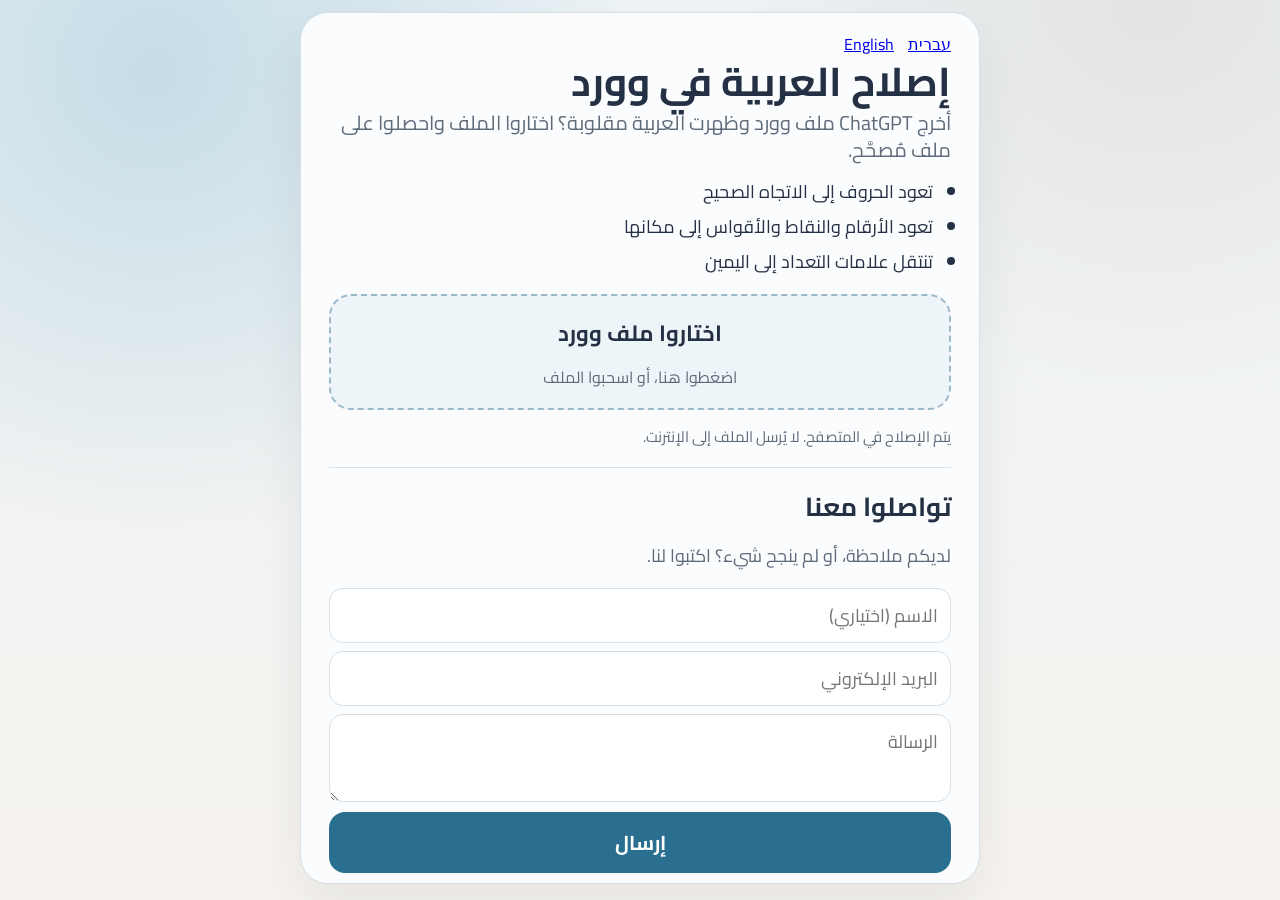
==== ar/index.html @ 1300ecfa "Count file uploads separately for each language. The dashboard can now show whether a fix happened o" ====
<!DOCTYPE html>
<html lang="ar" dir="rtl">
<head>
<meta charset="utf-8">
<meta name="viewport" content="width=device-width, initial-scale=1, viewport-fit=cover">
<title>إصلاح العربية في وورد</title>
<link rel="preconnect" href="https://fonts.googleapis.com">
<link href="https://fonts.googleapis.com/css2?family=Cairo:wght@400;600;700&display=swap" rel="stylesheet">
<link rel="stylesheet" href="../site.css?v=16">
</head>
<body>
<main>
  <div class="top">
    <nav class="langs" aria-label="اللغة">
      <a class="lang" href="../">עברית</a>
      <a class="lang" href="../en/">English</a>
    </nav>
  </div>
  <h1>إصلاح العربية في وورد</h1>
  <p class="lede">أخرج ChatGPT ملف وورد وظهرت العربية مقلوبة؟ اختاروا الملف واحصلوا على ملف مُصحَّح.</p>
  <ul>
    <li>تعود الحروف إلى الاتجاه الصحيح</li>
    <li>تعود الأرقام والنقاط والأقواس إلى مكانها</li>
    <li>تنتقل علامات التعداد إلى اليمين</li>
  </ul>
  <form id="form">
    <label class="drop" id="drop">
      <strong>اختاروا ملف وورد</strong>
      <span id="chosen">اضغطوا هنا، أو اسحبوا الملف</span>
      <input id="file" type="file" accept=".docx,application/vnd.openxmlformats-officedocument.wordprocessingml.document">
    </label>
    <button id="go" type="submit" disabled>أصلحوا الملف</button>
  </form>
  <div class="status" id="status" aria-live="polite"></div>
  <p class="note">يتم الإصلاح في المتصفح. لا يُرسل الملف إلى الإنترنت.</p>
  <section class="contact">
    <h2>تواصلوا معنا</h2>
    <p>لديكم ملاحظة، أو لم ينجح شيء؟ اكتبوا لنا.</p>
    <form id="contact">
      <div class="fields">
        <input name="name" type="text" autocomplete="name" placeholder="الاسم (اختياري)">
        <input name="email" type="email" autocomplete="email" placeholder="البريد الإلكتروني" required>
        <textarea name="message" placeholder="الرسالة" required></textarea>
        <input class="honey" name="company" type="text" tabindex="-1" autocomplete="off">
      </div>
      <button type="submit">إرسال</button>
    </form>
    <div class="status" id="contact-status" aria-live="polite"></div>
  </section>
</main>
<script>
window.PAGE = {
  chooseHint: 'اضغطوا هنا، أو اسحبوا الملف',
  fixing: 'نصلح الملف...',
  ready: 'الملف جاهز.',
  download: 'نزّلوا الملف المُصحَّح',
  review: 'هناك أسطر تستحق المراجعة:',
  suffix: '-مصحح.docx',
  sending: 'جارٍ الإرسال...',
  sent: 'أُرسلت الرسالة. شكرًا لكم.',
  sendFailed: 'تعذر الإرسال. حاولوا مرة أخرى.',
  errors: {
    rejected: 'يلزم ملف وورد حديث بامتداد docx.',
    'too-big': 'الملف كبير جدًا. الحد الأقصى 20 ميغابايت.',
    'not-word': 'لا يبدو هذا الملف ملف وورد صالحًا.',
    'not-rtl': 'لا يحتوي الملف على عربية أو عبرية كافية، لذلك لم نغيّره.',
    failed: 'تعذر إصلاح الملف. تأكدوا أنه ملف وورد عادي.',
  },
  reasons: {
    lone: 'يوجد حرف عبري منفرد. ربما انقسمت كلمة، ويُستحسن تصحيحها يدويًا.',
    trailing: 'ينتهي السطر برقم. قد يكون ترتيبه معكوسًا.',
    repeated: 'يظهر الرقم نفسه مرتين متتاليتين.',
  },
};
</script>
<script src="../vendor/jszip.min.js"></script>
<script src="../fix.js?v=6"></script>
<script src="../stats.js?v=7"></script>
<script src="../page.js?v=6"></script>
</body>
</html>
---- site.css ----
:root {
  --ink: #243044;
  --muted: #5e6b7a;
  --line: #d5e0e8;
  --blue: #2a6f8f;
  --blue-soft: #eef5f8;
  --paper: #fbfcfd;
  --font: Fredoka, "Segoe UI", Arial, sans-serif;
}
* { box-sizing: border-box; }
html { -webkit-text-size-adjust: 100%; }
html[lang="ar"] { --font: Cairo, "Segoe UI", Arial, sans-serif; }
body {
  margin: 0;
  min-height: 100vh;
  color: var(--ink);
  font-family: var(--font);
  background:
    radial-gradient(circle at 12% 8%, rgba(90, 160, 190, .28), transparent 34%),
    radial-gradient(circle at 90% 0%, rgba(168, 140, 120, .16), transparent 28%),
    linear-gradient(180deg, #eef4f7, #f6f3ef);
}
main {
  width: min(680px, calc(100% - 32px));
  margin: 0 auto;
  padding: 16px 28px 10px;
  background: var(--paper);
  border: 1px solid var(--line);
  border-radius: 28px;
  box-shadow: 0 18px 50px rgba(36, 48, 68, .08);
}
.top {
  display: flex;
  justify-content: space-between;
  align-items: baseline;
  gap: 12px;
}
.langs { display: flex; gap: 14px; align-items: baseline; }
  display: inline-block;
  margin-bottom: 8px;
  color: var(--blue);
  font-size: 16px;
  font-weight: 600;
  text-decoration: none;
}
h1, .lede, .drop span, .note { text-wrap: balance; }
h1 { margin: 0 0 4px; font-size: 40px; line-height: 1.15; }
.lede { margin: 0; color: var(--muted); font-size: 20px; line-height: 1.35; }
ul { margin: 12px 0 0; padding: 0 18px 0 0; font-size: 18px; }
[dir="ltr"] ul { padding: 0 0 0 18px; }
li { margin: 2px 0; }
form { margin-top: 16px; }
.drop {
  display: grid;
  place-items: center;
  gap: 8px;
  min-height: 100px;
  padding: 16px;
  border: 2px dashed #9bb8c9;
  border-radius: 22px;
  background: var(--blue-soft);
  text-align: center;
  cursor: pointer;
}
.drop.over { border-color: var(--blue); background: #fff; }
.drop strong { font-size: 22px; }
.drop span { color: var(--muted); font-size: 16px; }
#file, .honey {
  position: absolute;
  width: 1px;
  min-width: 0;
  max-width: 1px;
  height: 1px;
  margin: -1px;
  padding: 0;
  overflow: hidden;
  clip: rect(0, 0, 0, 0);
  clip-path: inset(50%);
  white-space: nowrap;
  border: 0;
}
button {
  margin-top: 10px;
  width: 100%;
  border: 0;
  border-radius: 16px;
  padding: 12px 16px;
  background: var(--blue);
  color: white;
  font: 700 20px var(--font);
  cursor: pointer;
}
#go:disabled { display: none; }
button:disabled { cursor: wait; opacity: .7; }
.status, .warnings { margin-top: 14px; font-size: 18px; }
.status:empty { margin-top: 0; }
.warnings { padding: 14px 16px; border-radius: 16px; background: var(--blue-soft); }
.warnings p { margin: 8px 0; }
a.download {
  display: block;
  margin-top: 16px;
  padding: 16px 18px;
  border-radius: 16px;
  background: var(--blue);
  color: white;
  font-size: 20px;
  font-weight: 700;
  text-align: center;
  text-decoration: none;
}
.note { margin: 12px 0 0; color: var(--muted); font-size: 15px; }
.error { color: #9a3412; }
.contact {
  margin-top: 16px;
  padding-top: 14px;
  border-top: 1px solid var(--line);
}
.contact h2 { margin: 0; font-size: 26px; }
.contact p { margin: 8px 0 0; color: var(--muted); font-size: 18px; }
.fields { display: grid; gap: 8px; }
.fields input, .fields textarea {
  width: 100%;
  border: 1px solid var(--line);
  border-radius: 14px;
  padding: 10px 12px;
  background: white;
  color: var(--ink);
  font: 18px var(--font);
}
.fields textarea { min-height: 72px; resize: vertical; }
@media (min-width: 641px) {
  body { padding: 12px 0; }
}
@media (max-width: 640px) {
  body { background-attachment: scroll; }
  main {
    width: auto;
    margin: 0;
    min-height: 100vh;
    padding: 16px 16px calc(20px + env(safe-area-inset-bottom));
    border: 0;
    border-radius: 0;
    box-shadow: none;
  }
  h1 { font-size: 30px; }
  .lede, ul, .status, .warnings, .contact p, .note { font-size: 16px; }
  ul { margin-top: 10px; }
  form { margin-top: 14px; }
  .drop { min-height: 96px; padding: 12px; }
  .drop strong, button, a.download { font-size: 18px; }
  button, a.download { padding: 12px 14px; }
  .contact { margin-top: 14px; }
  .contact h2 { font-size: 22px; }
  .fields input, .fields textarea { font-size: 16px; }
  .fields textarea { min-height: 72px; }
}
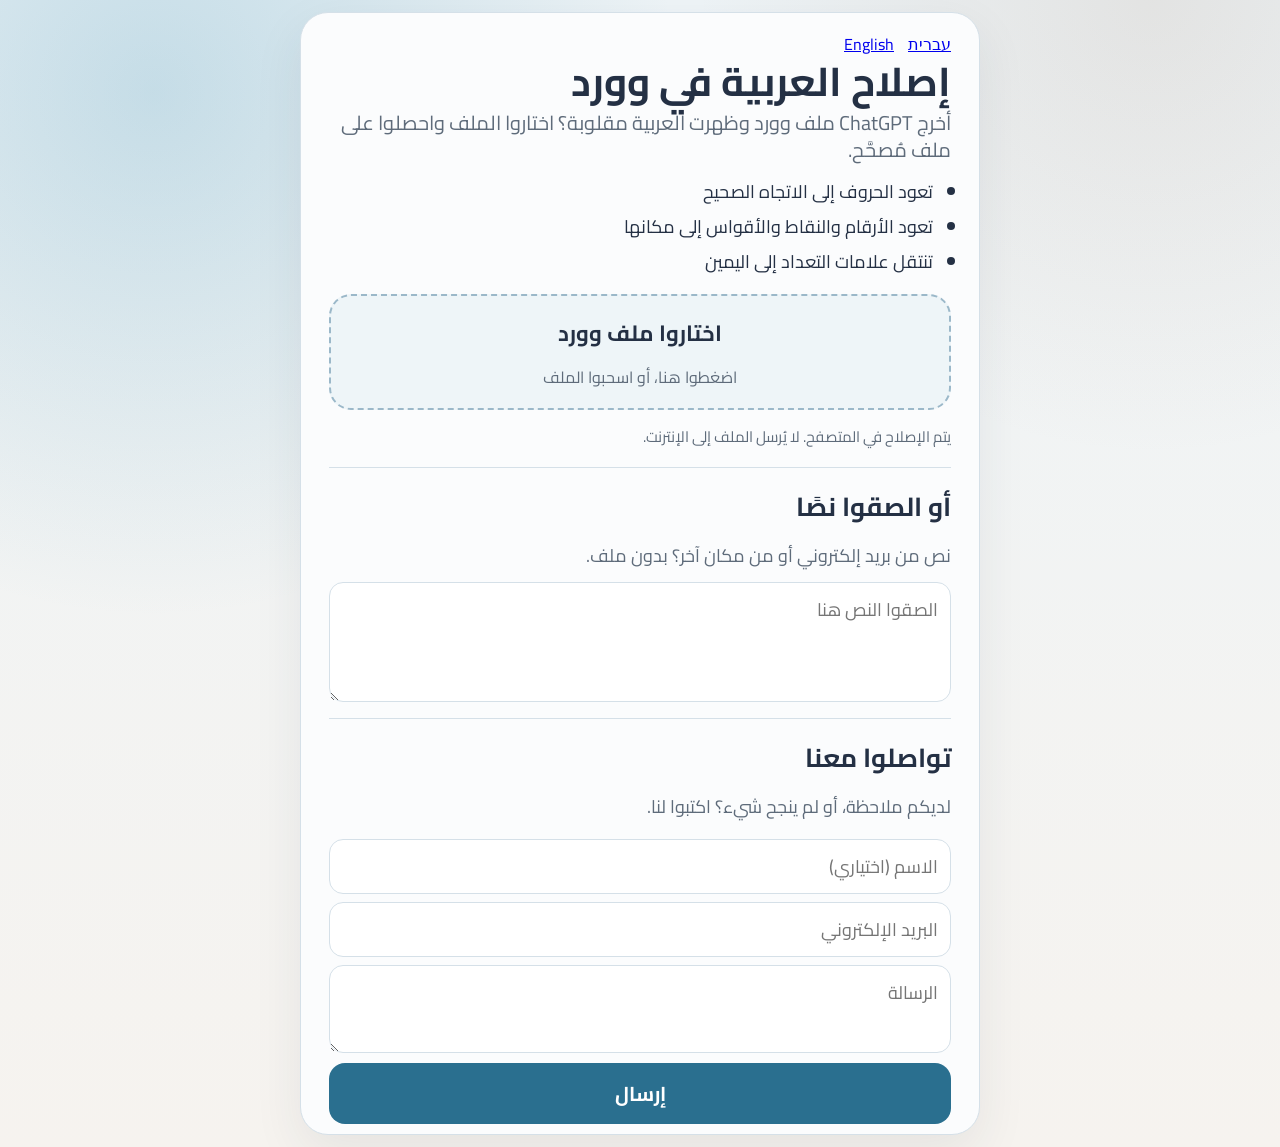
==== commit a530a39b: "Add a paste box for text that is not in a file." ====
--- a/ar/index.html
+++ b/ar/index.html
@@ -6,7 +6,7 @@
 <title>إصلاح العربية في وورد</title>
 <link rel="preconnect" href="https://fonts.googleapis.com">
 <link href="https://fonts.googleapis.com/css2?family=Cairo:wght@400;600;700&display=swap" rel="stylesheet">
-<link rel="stylesheet" href="../site.css?v=16">
+<link rel="stylesheet" href="../site.css?v=17">
 </head>
 <body>
 <main>
@@ -33,6 +33,15 @@
   </form>
   <div class="status" id="status" aria-live="polite"></div>
   <p class="note">يتم الإصلاح في المتصفح. لا يُرسل الملف إلى الإنترنت.</p>
+  <section class="paste">
+    <h2>أو الصقوا نصًا</h2>
+    <p>نص من بريد إلكتروني أو من مكان آخر؟ بدون ملف.</p>
+    <textarea id="paste-input" placeholder="الصقوا النص هنا"></textarea>
+    <button id="paste-go" type="button" disabled>أصلحوا النص</button>
+    <div class="status" id="paste-status" aria-live="polite"></div>
+    <div class="pasted" id="paste-out" hidden></div>
+    <button id="paste-copy" type="button" hidden>انسخوا النص المُصحَّح</button>
+  </section>
   <section class="contact">
     <h2>تواصلوا معنا</h2>
     <p>لديكم ملاحظة، أو لم ينجح شيء؟ اكتبوا لنا.</p>
@@ -59,6 +68,9 @@
   sending: 'جارٍ الإرسال...',
   sent: 'أُرسلت الرسالة. شكرًا لكم.',
   sendFailed: 'تعذر الإرسال. حاولوا مرة أخرى.',
+  pasteReady: 'النص جاهز. يمكنكم نسخه.',
+  copied: 'تم نسخ النص المُصحَّح. يمكنكم لصقه في البريد أو في وورد.',
+  copyFailed: 'تعذر النسخ تلقائيًا. حدّدوا النص وانسخوه يدويًا.',
   errors: {
     rejected: 'يلزم ملف وورد حديث بامتداد docx.',
     'too-big': 'الملف كبير جدًا. الحد الأقصى 20 ميغابايت.',
@@ -74,8 +86,9 @@
 };
 </script>
 <script src="../vendor/jszip.min.js"></script>
-<script src="../fix.js?v=6"></script>
+<script src="../fix.js?v=12"></script>
+<script src="../paste.js?v=1"></script>
 <script src="../stats.js?v=7"></script>
-<script src="../page.js?v=6"></script>
+<script src="../page.js?v=7"></script>
 </body>
 </html>
--- a/site.css
+++ b/site.css
@@ -128,6 +128,38 @@
   font: 18px var(--font);
 }
 .fields textarea { min-height: 72px; resize: vertical; }
+.paste {
+  margin-top: 16px;
+  padding-top: 14px;
+  border-top: 1px solid var(--line);
+}
+.paste h2 { margin: 0; font-size: 26px; }
+.paste > p { margin: 8px 0 0; color: var(--muted); font-size: 18px; }
+.paste textarea {
+  display: block;
+  width: 100%;
+  min-height: 120px;
+  margin-top: 10px;
+  border: 1px solid var(--line);
+  border-radius: 14px;
+  padding: 10px 12px;
+  background: white;
+  color: var(--ink);
+  font: 18px var(--font);
+  resize: vertical;
+}
+.pasted {
+  margin-top: 14px;
+  padding: 14px 16px;
+  border: 1px solid var(--line);
+  border-radius: 16px;
+  background: white;
+  font-size: 18px;
+  line-height: 1.5;
+  overflow-wrap: anywhere;
+}
+#paste-copy { margin-top: 10px; }
+#paste-go:disabled { display: none; }
 @media (min-width: 641px) {
   body { padding: 12px 0; }
 }
